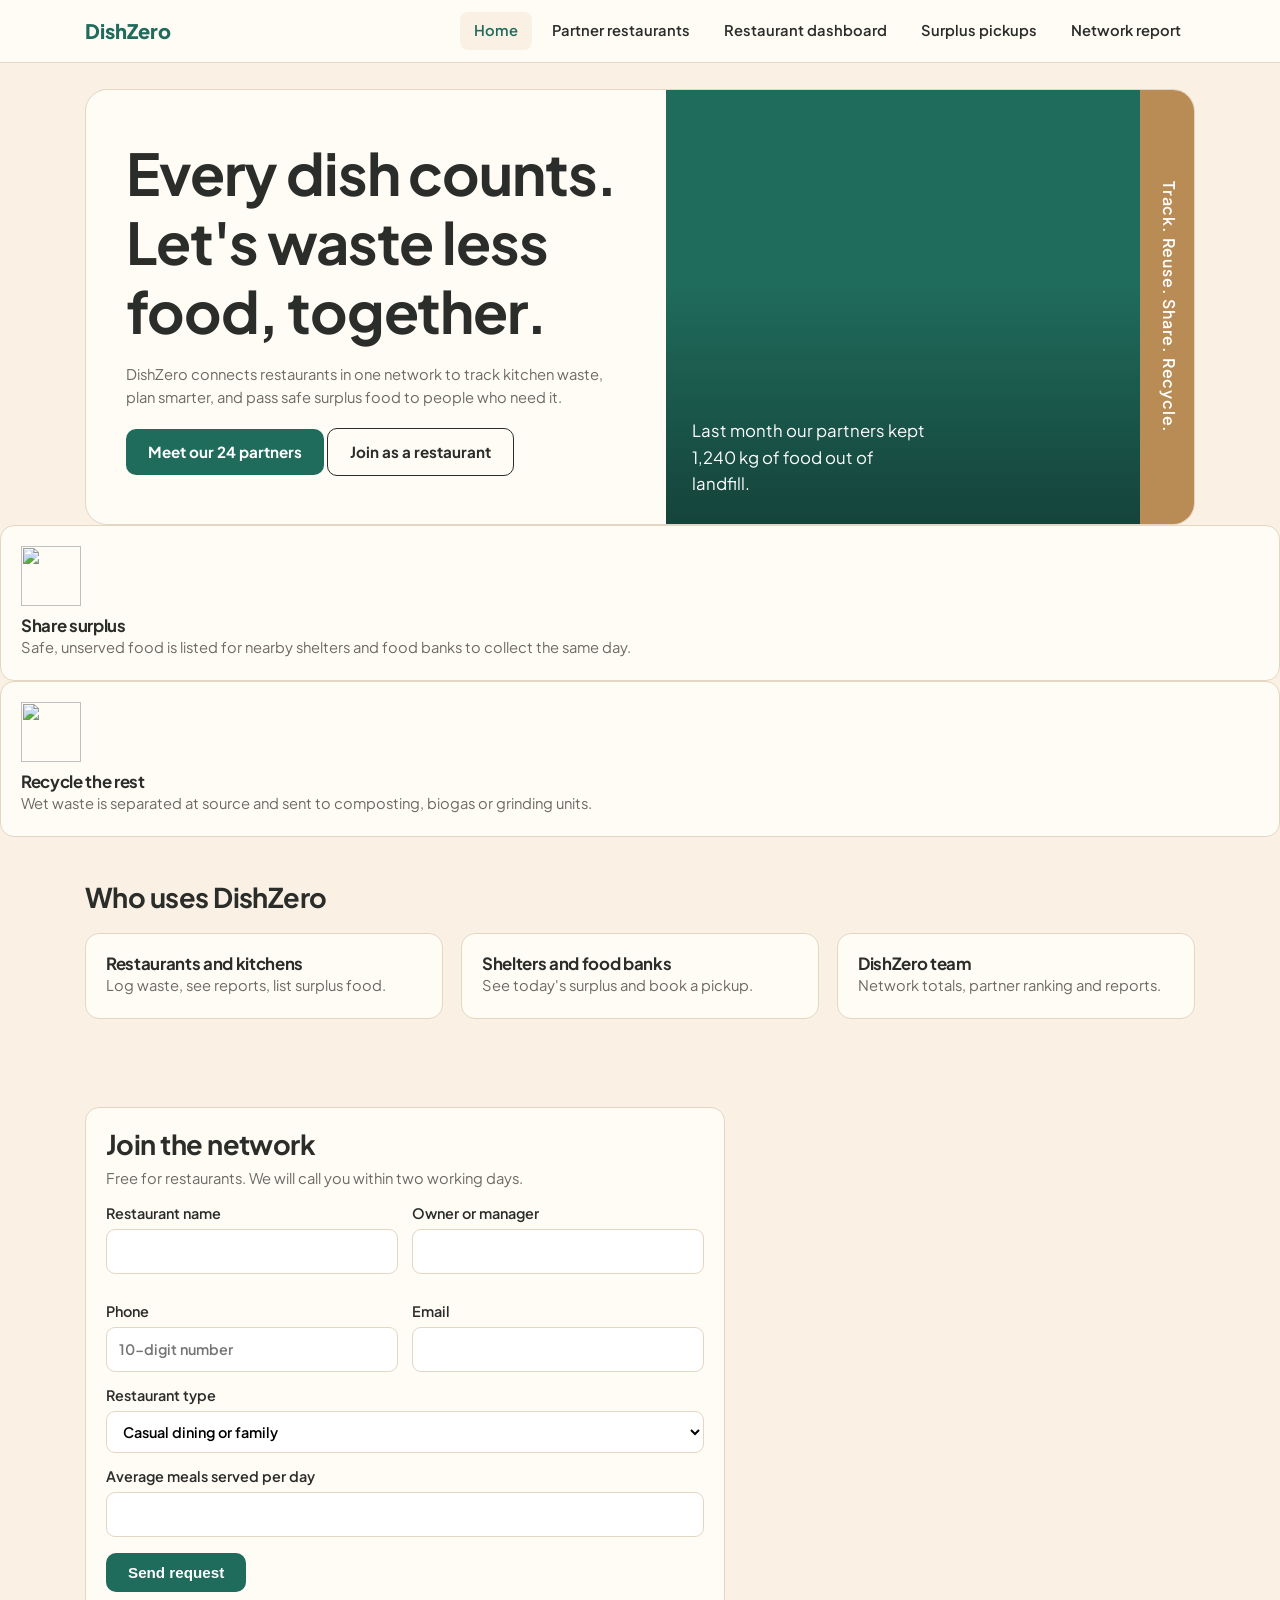
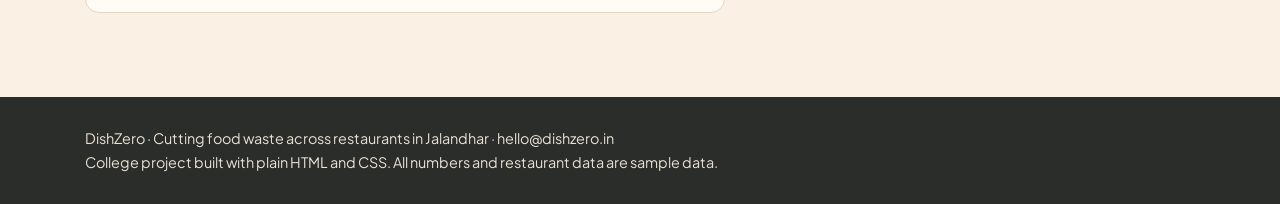
==== index.html @ 053e5b8f "Add files via upload" ====
<!DOCTYPE html>
<html lang="en">
<head>
    <meta charset="UTF-8">
    <meta name="viewport" content="width=device-width, initial-scale=1">
    <title>Home | DishZero</title>
    <link href="https://fonts.googleapis.com/css2?family=Plus+Jakarta+Sans:wght@400;600;800&display=swap" rel="stylesheet">
    <link rel="stylesheet" href="style.css">
</head>
<body>
<nav>
    <div class="wrap">
        <a class="logo" href="index.html">DishZero</a>
        <ul>
            <li><a class="on" href="index.html">Home</a></li>
            <li><a href="restaurants.html">Partner restaurants</a></li>
            <li><a href="dashboard.html">Restaurant dashboard</a></li>
            <li><a href="surplus.html">Surplus pickups</a></li>
            <li><a href="network.html">Network report</a></li>
        </ul>
    </div>
</nav>
<div class="wrap">
    <div class="hero">
        <div class="txt">
            <h1>Every dish counts. Let's waste less food, together.</h1>
            <p class="muted">DishZero connects restaurants in one network to track kitchen waste, plan smarter, and pass safe surplus food to people who need it.</p>
            <div>
                <a class="btn" href="restaurants.html">Meet our 24 partners</a>
                <a class="btn alt" href="#join">Join as a restaurant</a>
            </div>
        </div>
        <div class="hero-wrap">
            <div class="pic">
                <p>Last month our partners kept 1,240 kg of food out of landfill.</p>
            </div>
            <div class="strip">Track. Reuse. Share. Recycle.</div>
        </div>
    </div>
</div>
<div class="card"><img class="ic" src="images/step-3.svg" alt=""><h3>Share surplus</h3><p class="muted">Safe, unserved food is listed for nearby shelters and food banks to collect the same day.</p></div>
<div class="card"><img class="ic" src="images/step-4.svg" alt=""><h3>Recycle the rest</h3><p class="muted">Wet waste is separated at source and sent to composting, biogas or grinding units.</p></div></div></div></section>
<section><div class="wrap"><h2>Who uses DishZero</h2><div class="grid">
<a class="card role" href="dashboard.html"><h3>Restaurants and kitchens</h3><p class="muted">Log waste, see reports, list surplus food.</p></a>
<a class="card role" href="surplus.html"><h3>Shelters and food banks</h3><p class="muted">See today's surplus and book a pickup.</p></a>
<a class="card role" href="network.html"><h3>DishZero team</h3><p class="muted">Network totals, partner ranking and reports.</p></a></div></div></section>
<section id="join"><div class="wrap"><div class="card" style="max-width:640px"><h2>Join the network</h2><p class="muted">Free for restaurants. We will call you within two working days.</p><form action="#join"><div class="two"><label class="f">Restaurant name<input required></label><label class="f">Owner or manager<input required></label><label class="f">Phone<input required type="tel" pattern="[0-9]{10}" placeholder="10-digit number"></label><label class="f">Email<input type="email" required></label></div><label class="f">Restaurant type<select><option>Casual dining or family</option><option>Cafe or bakery</option><option>Farm-to-table or eco-conscious</option><option>Fast casual or cloud kitchen</option></select></label><label class="f">Average meals served per day<input type="number" min="1"></label><p style="margin-top:16px"><button class="btn">Send request</button></p></form></div></div></section>
<footer><div class="wrap">DishZero &middot; Cutting food waste across restaurants in Jalandhar &middot; hello@dishzero.in<br>College project built with plain HTML and CSS. All numbers and restaurant data are sample data.</div></footer></body></html>
---- style.css ----
/* Tulsi Table - plain HTML + CSS only (no JavaScript) */
:root{--cream:#FAF1E4;--card:#FFFBF5;--ink:#2B2D2A;--soft:#6B6A63;--tan:#B98B55;--teal:#1F6B5C;--line:#E3D6C3;--warn:#A5522F;}
*{margin:0;padding:0;box-sizing:border-box}
body{font-family:'Plus Jakarta Sans',Segoe UI,Arial,sans-serif;background:var(--cream);color:var(--ink);line-height:1.6}
a{color:inherit}
h1,h2,h3{line-height:1.2;letter-spacing:-.02em}
h1{font-size:clamp(2.2rem,5vw,3.6rem)}h2{font-size:1.7rem;margin-bottom:6px}h3{font-size:1.05rem}
.wrap{max-width:1150px;margin:0 auto;padding:0 20px}
section{padding:44px 0}
.muted{color:var(--soft);font-size:.92rem}
/* navbar */
nav{background:var(--card);border-bottom:1px solid var(--line);position:sticky;top:0;z-index:5}
nav .wrap{display:flex;flex-wrap:wrap;align-items:center;justify-content:space-between;gap:10px;padding-top:12px;padding-bottom:12px}
.logo{font-weight:800;font-size:1.25rem;text-decoration:none;color:var(--teal)}
nav ul{display:flex;flex-wrap:wrap;gap:6px;list-style:none}
nav li a{display:block;padding:7px 14px;border-radius:8px;text-decoration:none;font-weight:600;font-size:.92rem}
nav li a:hover,nav li a.on{background:var(--cream);color:var(--teal)}
.btn{display:inline-block;background:var(--teal);color:#fff;padding:11px 22px;border-radius:10px;font-weight:700;text-decoration:none;border:0;font-size:.95rem;cursor:pointer}
.btn:hover{background:#17574a}.btn.alt{background:transparent;color:var(--ink);border:1.5px solid var(--ink)}
a:focus-visible,button:focus-visible,input:focus-visible,select:focus-visible,label:focus-visible{outline:3px solid var(--tan);outline-offset:2px}
/* hero: cream text + photo-style panel with tan side strip (from the award card reference) */
.hero{display:grid;grid-template-columns:1.1fr 1fr;border-radius:22px;overflow:hidden;background:var(--card);border:1px solid var(--line);margin-top:26px}
.hero .txt{padding:48px 40px;display:flex;flex-direction:column;gap:18px;justify-content:center}
.hero .pic{background:linear-gradient(160deg,#2F7A69,#1A4F44);display:flex;align-items:flex-end;padding:26px;color:#fff;min-height:300px;position:relative}
.hero .pic p{max-width:240px;font-size:1.05rem}
.strip{background:var(--tan);color:#fff;writing-mode:vertical-rl;text-align:center;padding:16px 12px;font-weight:600;letter-spacing:.05em}
.hero-wrap{display:grid;grid-template-columns:1fr 54px}
.hero-wrap .pic{grid-column:1}.hero-wrap .strip{grid-column:2}
/* cards + grids */
.grid{display:grid;grid-template-columns:repeat(auto-fit,minmax(240px,1fr));gap:18px;margin-top:20px}
.card{background:var(--card);border:1px solid var(--line);border-radius:14px;padding:20px}
.dish .ph{height:110px;border-radius:10px;background:#E9DCC6;margin-bottom:12px;display:flex;align-items:center;justify-content:center;font-size:2.2rem;font-weight:800;color:var(--tan)}
.dish .row{display:flex;justify-content:space-between;align-items:center;margin-top:8px}
.price{font-weight:800;color:var(--teal)}
.tag{display:inline-block;font-size:.75rem;font-weight:600;padding:2px 9px;border-radius:20px;background:var(--cream);border:1px solid var(--line);margin:6px 4px 0 0}
.tag.v{color:var(--teal)}.tag.wn{color:var(--warn)}
.soldout{opacity:.55}
/* css-only menu filter */
.filters input{position:absolute;opacity:0}
.filters label{display:inline-block;padding:8px 16px;border:1px solid var(--line);border-radius:30px;background:var(--card);cursor:pointer;font-weight:600;font-size:.9rem;margin:0 6px 8px 0}
.filters input:checked+label{background:var(--teal);color:#fff;border-color:var(--teal)}
.filters input:focus-visible+label{outline:3px solid var(--tan)}
#f-veg:checked~.grid .nv,#f-nv:checked~.grid .vg,#f-main:checked~.grid .cat-s,#f-main:checked~.grid .cat-d,#f-starter:checked~.grid .cat-m,#f-starter:checked~.grid .cat-d,#f-dessert:checked~.grid .cat-m,#f-dessert:checked~.grid .cat-s{display:none}
/* forms */
form label.f{display:block;font-weight:600;font-size:.9rem;margin-top:12px}
input,select,textarea{width:100%;padding:10px 12px;border:1px solid var(--line);border-radius:9px;background:#fff;font:inherit;margin-top:4px}
.two{display:grid;grid-template-columns:1fr 1fr;gap:14px}
/* tables */
.scroll{overflow-x:auto}
table{width:100%;border-collapse:collapse;background:var(--card);border:1px solid var(--line);border-radius:12px;overflow:hidden;font-size:.92rem}
th{background:var(--ink);color:#fff;text-align:left;padding:11px 14px;font-weight:600}
td{padding:11px 14px;border-top:1px solid var(--line)}
.pill{padding:3px 11px;border-radius:20px;font-size:.78rem;font-weight:700;background:#DCEBE5;color:var(--teal)}
.pill.low{background:#F3DDD2;color:var(--warn)}.pill.mid{background:#F1E3CC;color:#8A6325}
.bar{height:9px;background:var(--line);border-radius:6px;overflow:hidden;min-width:90px}
.bar i{display:block;height:100%;background:var(--teal)}.bar.low i{background:var(--warn)}
.stat b{display:block;font-size:1.9rem;color:var(--teal)}
/* kanban */
.board{display:grid;grid-template-columns:repeat(auto-fit,minmax(230px,1fr));gap:16px;margin-top:18px}
.col h3{padding:10px 14px;background:var(--ink);color:#fff;border-radius:10px 10px 0 0}
.col .ticket{border:1px solid var(--line);border-top:0;background:var(--card);padding:14px;font-size:.9rem}
.col .ticket:last-child{border-radius:0 0 10px 10px}
.chart{display:flex;align-items:flex-end;gap:12px;height:160px;margin-top:14px}
.chart div{flex:1;background:var(--tan);border-radius:6px 6px 0 0;text-align:center;font-size:.75rem;color:#fff;padding-top:4px}
.role{text-decoration:none;display:block}.role:hover{border-color:var(--teal)}
.tabs{display:flex;gap:8px;flex-wrap:wrap;margin:18px 0 4px}
footer{background:var(--ink);color:#e9e1d3;padding:30px 0;margin-top:40px;font-size:.9rem}
@media(max-width:760px){.hero{grid-template-columns:1fr}.hero .txt{padding:30px 22px}.two{grid-template-columns:1fr}}
@media(prefers-reduced-motion:reduce){*{transition:none!important}}
/* DishZero additions */
#g-cd:checked~.grid .c-cb,#g-cd:checked~.grid .c-eco,#g-cd:checked~.grid .c-fc,#g-cb:checked~.grid .c-cd,#g-cb:checked~.grid .c-eco,#g-cb:checked~.grid .c-fc,#g-eco:checked~.grid .c-cd,#g-eco:checked~.grid .c-cb,#g-eco:checked~.grid .c-fc,#g-fc:checked~.grid .c-cd,#g-fc:checked~.grid .c-cb,#g-fc:checked~.grid .c-eco{display:none}
.rest h3{margin-bottom:2px}.rest .kg{font-weight:800;color:var(--teal);font-size:1.3rem}
.steps{counter-reset:s}.steps .card::before{counter-increment:s;content:counter(s);display:inline-block;width:30px;height:30px;line-height:30px;text-align:center;border-radius:50%;background:var(--tan);color:#fff;font-weight:800;margin-bottom:10px}
.hbar{display:flex;align-items:center;gap:10px;margin-top:10px;font-size:.9rem}.hbar span{width:130px}.hbar .bar{flex:1}
.checks{list-style:none}.checks li{padding:7px 0 7px 28px;border-top:1px solid var(--line);position:relative}.checks li::before{content:"";position:absolute;left:4px;top:13px;width:11px;height:11px;border:2px solid var(--teal);border-radius:3px}
/* images */
.hero .pic{background:linear-gradient(0deg,rgba(20,63,54,.9),rgba(20,63,54,0) 55%),url(images/hero.svg) center/cover,#1F6B5C}
.ic{width:60px;height:60px;display:block;margin-bottom:10px}
.rimg{width:100%;height:120px;object-fit:cover;border-radius:10px;margin-bottom:12px}
.banner{width:100%;height:150px;object-fit:cover;border-radius:14px;margin:16px 0}
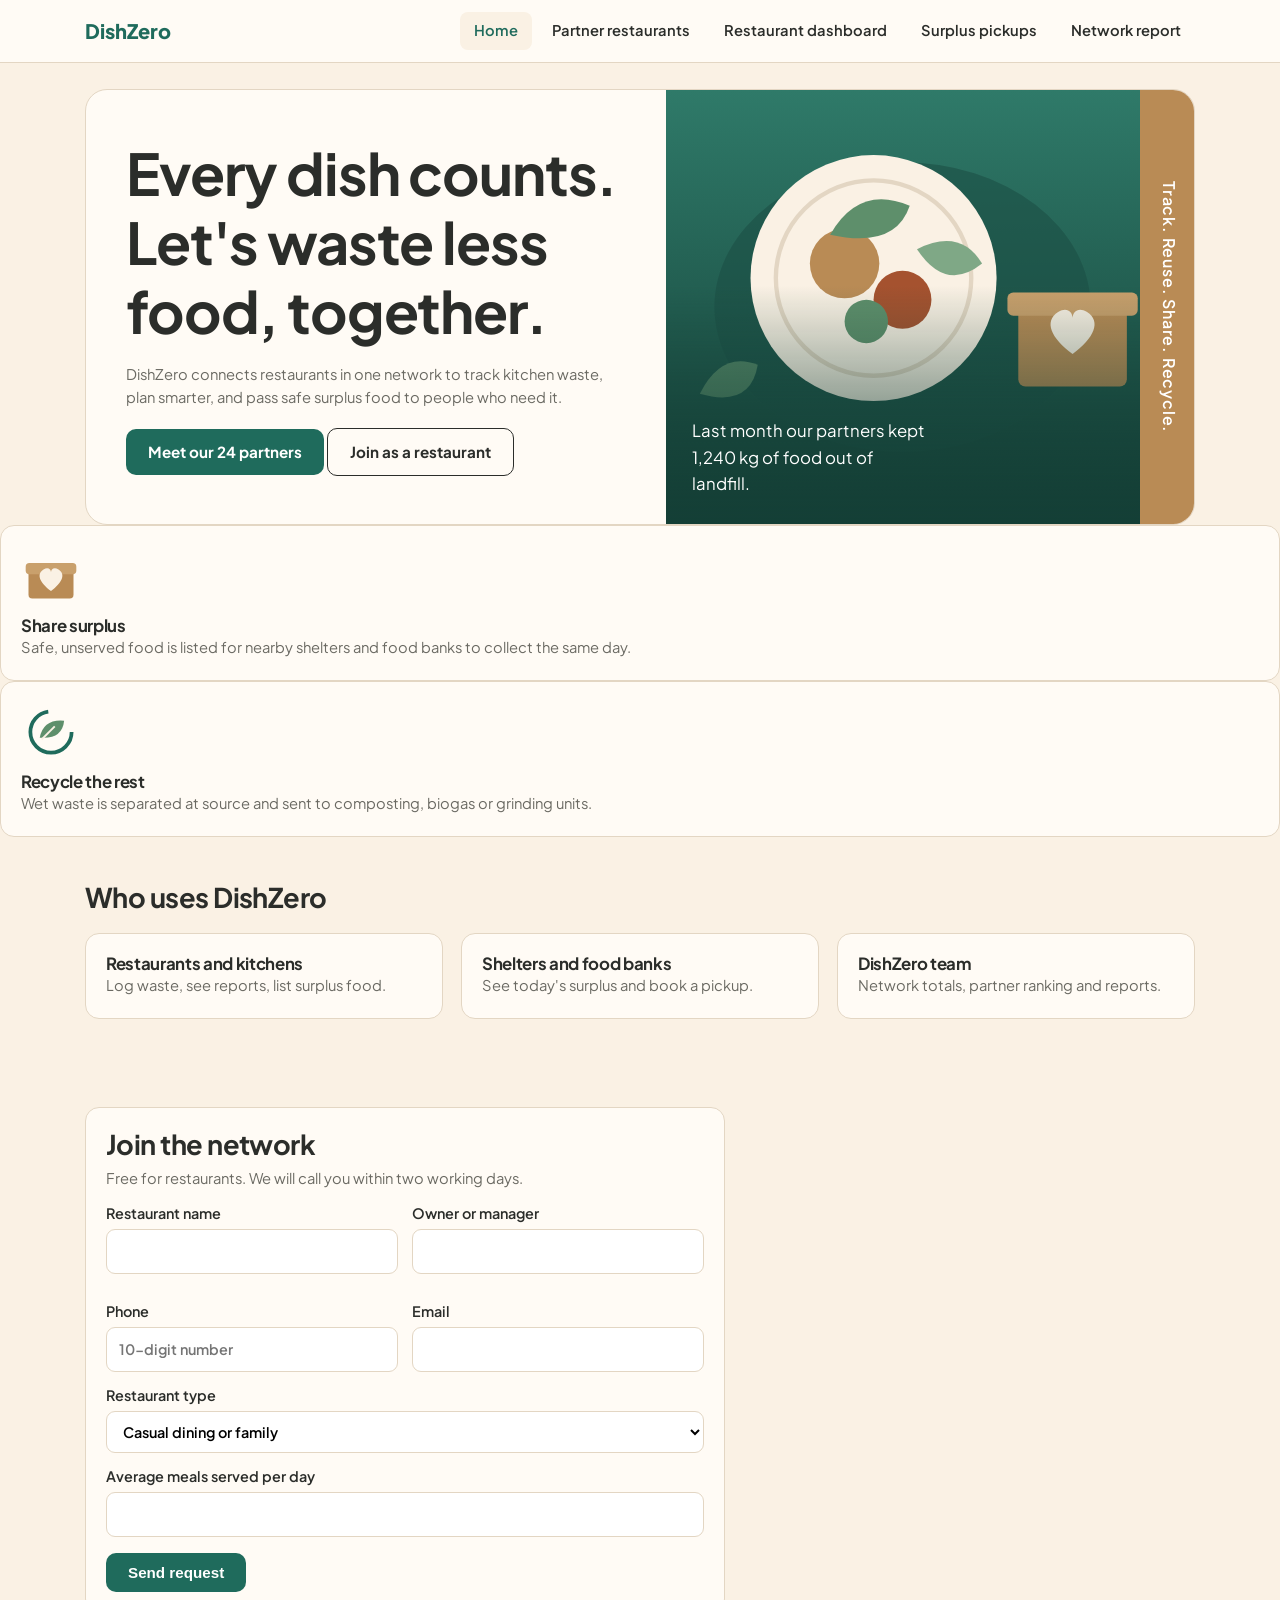
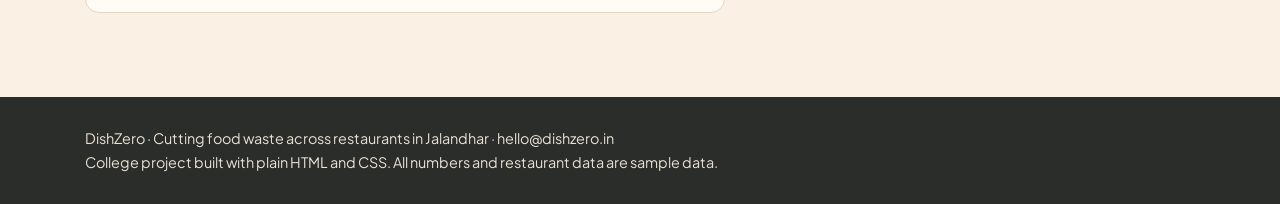
==== commit 0389015a: "Update index.html" ====
--- a/index.html
+++ b/index.html
@@ -1,3 +1,4 @@
+<!-login page-!>
 <!DOCTYPE html>
 <html lang="en">
 <head>
